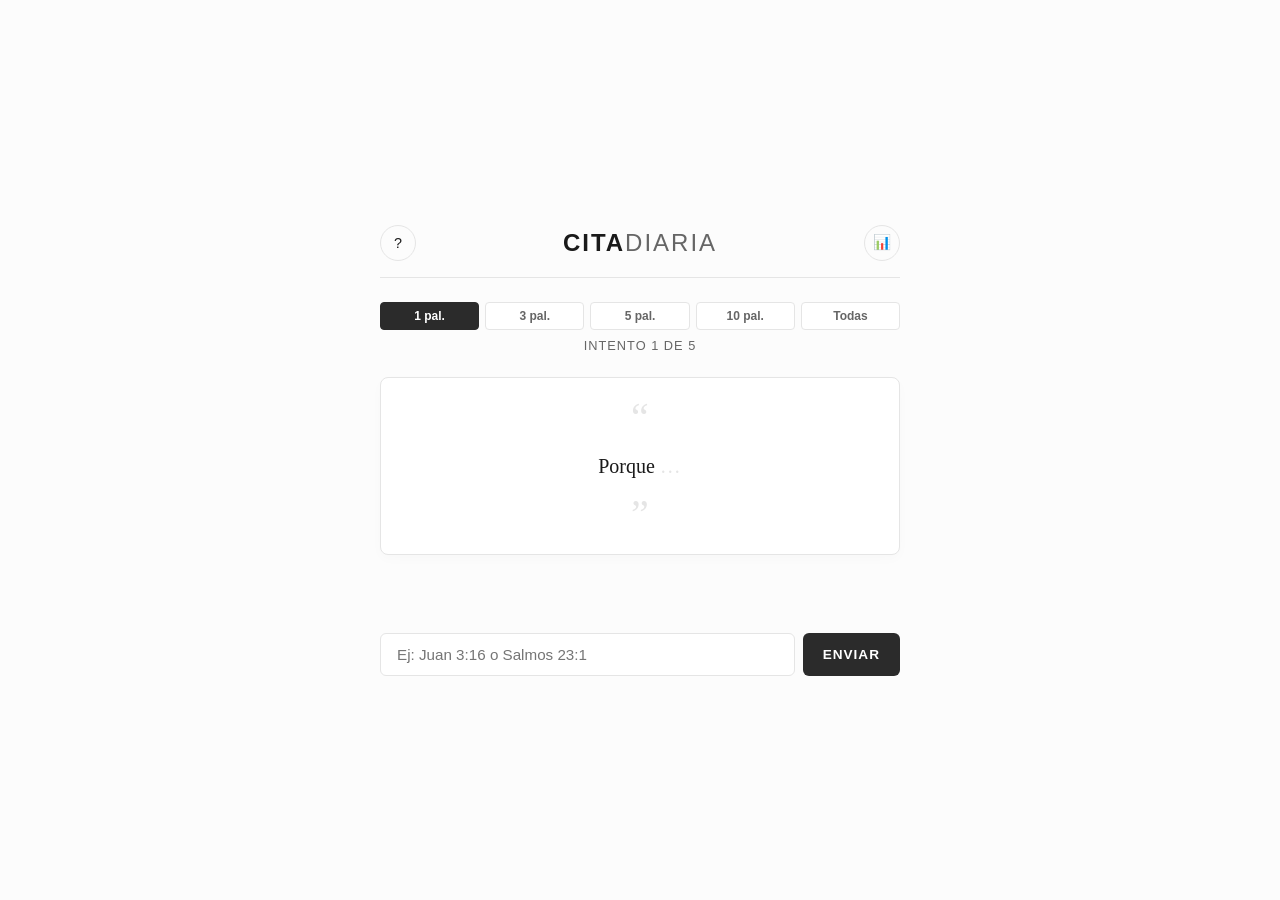
==== index.html @ f2a04619 "Add files via upload" ====
<!DOCTYPE html>
<html lang="es">
<head>
    <meta charset="UTF-8">
    <meta name="viewport" content="width=device-width, initial-scale=1.0, maximum-scale=1.0, user-scalable=no">
    <title>CitaDiaria - El Juego Bíblico</title>
    <link rel="stylesheet" href="style.css">
</head>
<body>

    <div id="game-container">
        
        <!-- Cabecera -->
        <header>
            <div class="header-side">
                <button id="help-btn" class="icon-btn" aria-label="Cómo jugar">?</button>
            </div>
            <h1>CITA<span class="highlight">DIARIA</span></h1>
            <div class="header-side">
                <button id="stats-btn" class="icon-btn" aria-label="Estadísticas">📊</button>
            </div>
        </header>

        <!-- Indicador de Progreso / Intentos -->
        <section id="progress-container">
            <div class="attempts-indicator">
                <span class="attempt-pill active" data-attempt="1">1 pal.</span>
                <span class="attempt-pill" data-attempt="2">3 pal.</span>
                <span class="attempt-pill" data-attempt="3">5 pal.</span>
                <span class="attempt-pill" data-attempt="4">10 pal.</span>
                <span class="attempt-pill" data-attempt="5">Todas</span>
            </div>
            <p id="intentos-restantes">Intento 1 de 5</p>
        </section>

        <!-- Área de la Cita (Donde van apareciendo las palabras) -->
        <main id="quote-container">
            <div class="verse-card">
                <span class="quote-mark">“</span>
                <p id="verse-text" class="verse-text">
                    <!-- Aquí JS insertará las palabras visibles según el intento -->
                    <span class="revealed-word">Porque</span> 
                    <span class="hidden-word">...</span>
                </p>
                <span class="quote-mark">”</span>
            </div>
        </main>

        <!-- Historial de Intentos Fallidos -->
        <section id="guesses-history">
            <!-- JS insertará aquí las respuestas previas del usuario con su feedback -->
            <!-- Ejemplo de cómo se verá: 
            <div class="guess-item wrong">❌ Mateo 5:16</div> 
            -->
        </section>

        <!-- Área de Respuesta del Usuario -->
        <footer id="input-container">
            <form id="guess-form" autocomplete="off">
                <div class="input-wrapper">
                    <input 
                        type="text" 
                        id="verse-input" 
                        placeholder="Ej: Juan 3:16 o Salmos 23:1" 
                        required
                    >
                    <button type="submit" id="submit-btn">ENVIAR</button>
                </div>
            </form>
            <div id="toast-message" class="toast hidden"></div>
        </footer>

    </div>

    <script src="script.js"></script>
</body>
</html>
---- style.css ----
/* ==========================================
   1. VARIABLES Y CONFIGURACIÓN INICIAL
   ========================================== */
:root {
    --bg-color: #fcfcfc;
    --card-bg: #ffffff;
    --text-main: #1a1a1a;
    --text-muted: #666666;
    --border-color: #e5e5e5;
    --border-hover: #1a1a1a;
    
    /* Colores de estado sobrios */
    --accent: #2b2b2b;
    --accent-light: #f0f0f0;
    --error: #d32f2f;
    --error-bg: #fde8e8;
    --success: #2e7d32;
    --success-bg: #e8f5e9;

    --font-sans: -apple-system, BlinkMacSystemFont, "Segoe UI", Roboto, Helvetica, Arial, sans-serif;
    --font-serif: "Georgia", "Times New Roman", serif;
}

* {
    box-sizing: border-box;
    margin: 0;
    padding: 0;
}

body {
    background-color: var(--bg-color);
    color: var(--text-main);
    font-family: var(--font-sans);
    display: flex;
    justify-content: center;
    align-items: center;
    min-height: 100vh;
    padding: 16px;
    -webkit-font-smoothing: antialiased;
}

/* ==========================================
   2. ESTRUCTURA Y LAYOUT
   ========================================== */
#game-container {
    width: 100%;
    max-width: 520px;
    display: flex;
    flex-direction: column;
    gap: 24px;
}

/* Header */
header {
    display: flex;
    justify-content: space-between;
    align-items: center;
    padding-bottom: 16px;
    border-bottom: 1px solid var(--border-color);
}

h1 {
    font-size: 1.5rem;
    font-weight: 700;
    letter-spacing: 2px;
}

h1 .highlight {
    font-weight: 300;
    color: var(--text-muted);
}

.icon-btn {
    background: none;
    border: 1px solid var(--border-color);
    border-radius: 50%;
    width: 36px;
    height: 36px;
    cursor: pointer;
    font-size: 0.9rem;
    color: var(--text-main);
    transition: all 0.2s ease;
}

.icon-btn:hover {
    border-color: var(--border-hover);
    background-color: var(--accent-light);
}

/* ==========================================
   3. INDICADOR DE PROGRESO (PISTAS)
   ========================================== */
#progress-container {
    display: flex;
    flex-direction: column;
    align-items: center;
    gap: 8px;
}

.attempts-indicator {
    display: flex;
    gap: 6px;
    width: 100%;
    justify-content: space-between;
}

.attempt-pill {
    flex: 1;
    text-align: center;
    padding: 6px 0;
    font-size: 0.75rem;
    font-weight: 600;
    color: var(--text-muted);
    background-color: var(--card-bg);
    border: 1px solid var(--border-color);
    border-radius: 4px;
    transition: all 0.3s ease;
}

.attempt-pill.active {
    background-color: var(--accent);
    color: #ffffff;
    border-color: var(--accent);
}

#intentos-restantes {
    font-size: 0.8rem;
    color: var(--text-muted);
    text-transform: uppercase;
    letter-spacing: 1px;
}

/* ==========================================
   4. TARJETA DE LA CITA BÍBLICA
   ========================================== */
#quote-container {
    width: 100%;
}

.verse-card {
    background-color: var(--card-bg);
    border: 1px solid var(--border-color);
    border-radius: 8px;
    padding: 32px 24px;
    text-align: center;
    position: relative;
    box-shadow: 0 4px 12px rgba(0, 0, 0, 0.02);
}

.quote-mark {
    font-family: var(--font-serif);
    font-size: 2.5rem;
    color: var(--border-color);
    line-height: 0;
    display: block;
    margin: 8px 0;
}

.verse-text {
    font-family: var(--font-serif);
    font-size: 1.25rem;
    line-height: 1.6;
    color: var(--text-main);
    min-height: 80px;
    display: flex;
    flex-wrap: wrap;
    justify-content: center;
    align-items: center;
    gap: 6px;
}

.revealed-word {
    animation: fadeIn 0.4s ease-in;
}

.hidden-word {
    color: var(--border-color);
    letter-spacing: 2px;
}

/* ==========================================
   5. HISTORIAL Y ENTRADA DE TEXTO
   ========================================== */
#guesses-history {
    display: flex;
    flex-direction: column;
    gap: 8px;
    min-height: 30px;
}

.guess-item {
    font-size: 0.85rem;
    padding: 8px 12px;
    border-radius: 4px;
    display: flex;
    align-items: center;
    gap: 8px;
}

.guess-item.wrong {
    background-color: var(--error-bg);
    color: var(--error);
}

.input-wrapper {
    display: flex;
    gap: 8px;
}

#verse-input {
    flex: 1;
    padding: 12px 16px;
    border: 1px solid var(--border-color);
    border-radius: 6px;
    font-size: 0.95rem;
    outline: none;
    background-color: var(--card-bg);
    color: var(--text-main);
    transition: border-color 0.2s ease;
}

#verse-input:focus {
    border-color: var(--accent);
}

#submit-btn {
    padding: 12px 20px;
    background-color: var(--accent);
    color: #ffffff;
    border: none;
    border-radius: 6px;
    font-weight: 600;
    font-size: 0.85rem;
    letter-spacing: 1px;
    cursor: pointer;
    transition: opacity 0.2s ease;
}

#submit-btn:hover {
    opacity: 0.9;
}

/* Animaciones simples */
@keyframes fadeIn {
    from { opacity: 0; transform: translateY(3px); }
    to { opacity: 1; transform: translateY(0); }
}
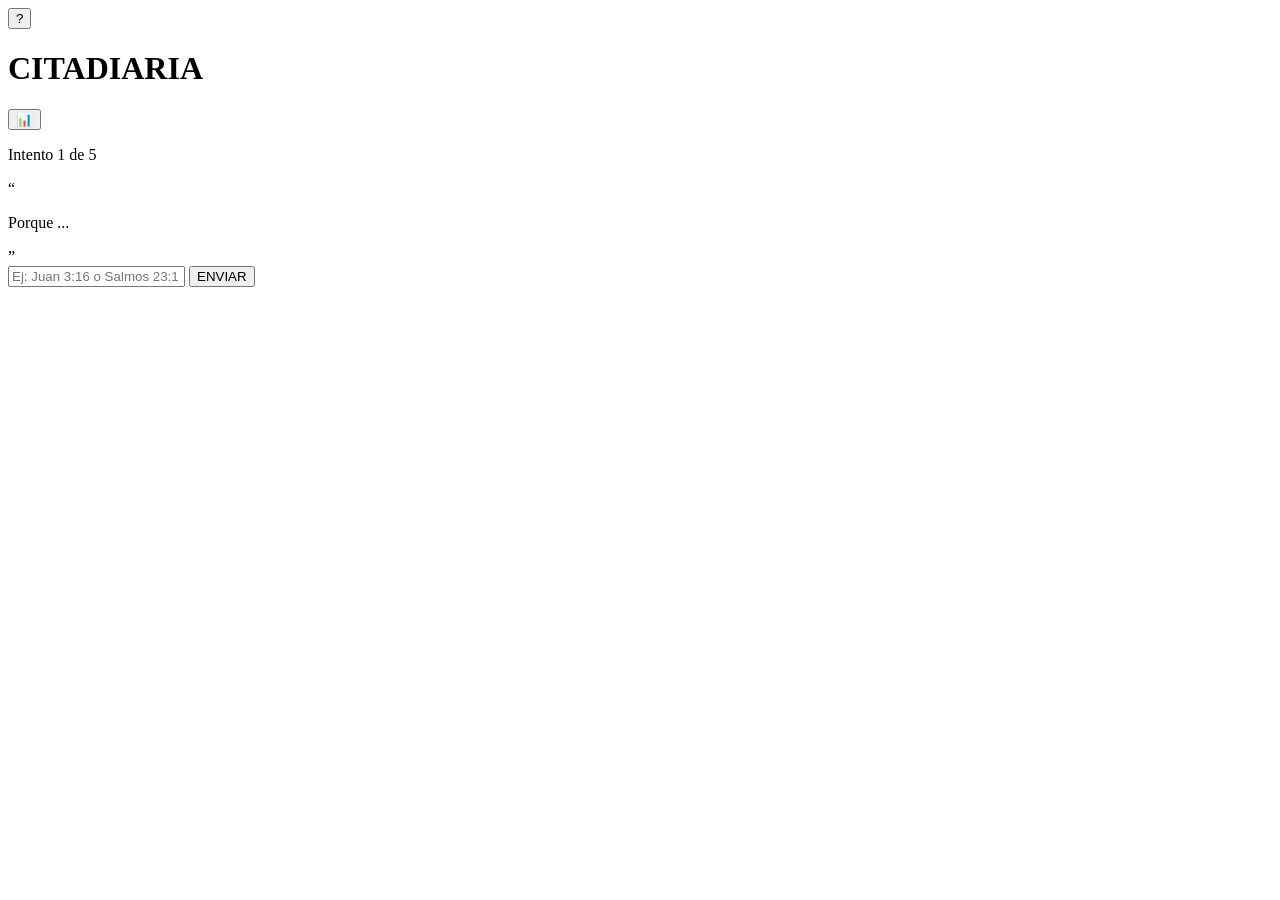
==== commit a68c0868: "Rename index (1).html to index.html" ====
--- a/index.html
+++ b/index.html
@@ -24,11 +24,11 @@
         <!-- Indicador de Progreso / Intentos -->
         <section id="progress-container">
             <div class="attempts-indicator">
-                <span class="attempt-pill active" data-attempt="1">1 pal.</span>
-                <span class="attempt-pill" data-attempt="2">3 pal.</span>
-                <span class="attempt-pill" data-attempt="3">5 pal.</span>
-                <span class="attempt-pill" data-attempt="4">10 pal.</span>
-                <span class="attempt-pill" data-attempt="5">Todas</span>
+                <span class="attempt-pill" data-attempt="1"></span>
+                <span class="attempt-pill" data-attempt="2"></span>
+                <span class="attempt-pill" data-attempt="3"></span>
+                <span class="attempt-pill" data-attempt="4"></span>
+                <span class="attempt-pill" data-attempt="5"></span>
             </div>
             <p id="intentos-restantes">Intento 1 de 5</p>
         </section>
@@ -74,4 +74,4 @@
 
     <script src="script.js"></script>
 </body>
-</html>+</html>
